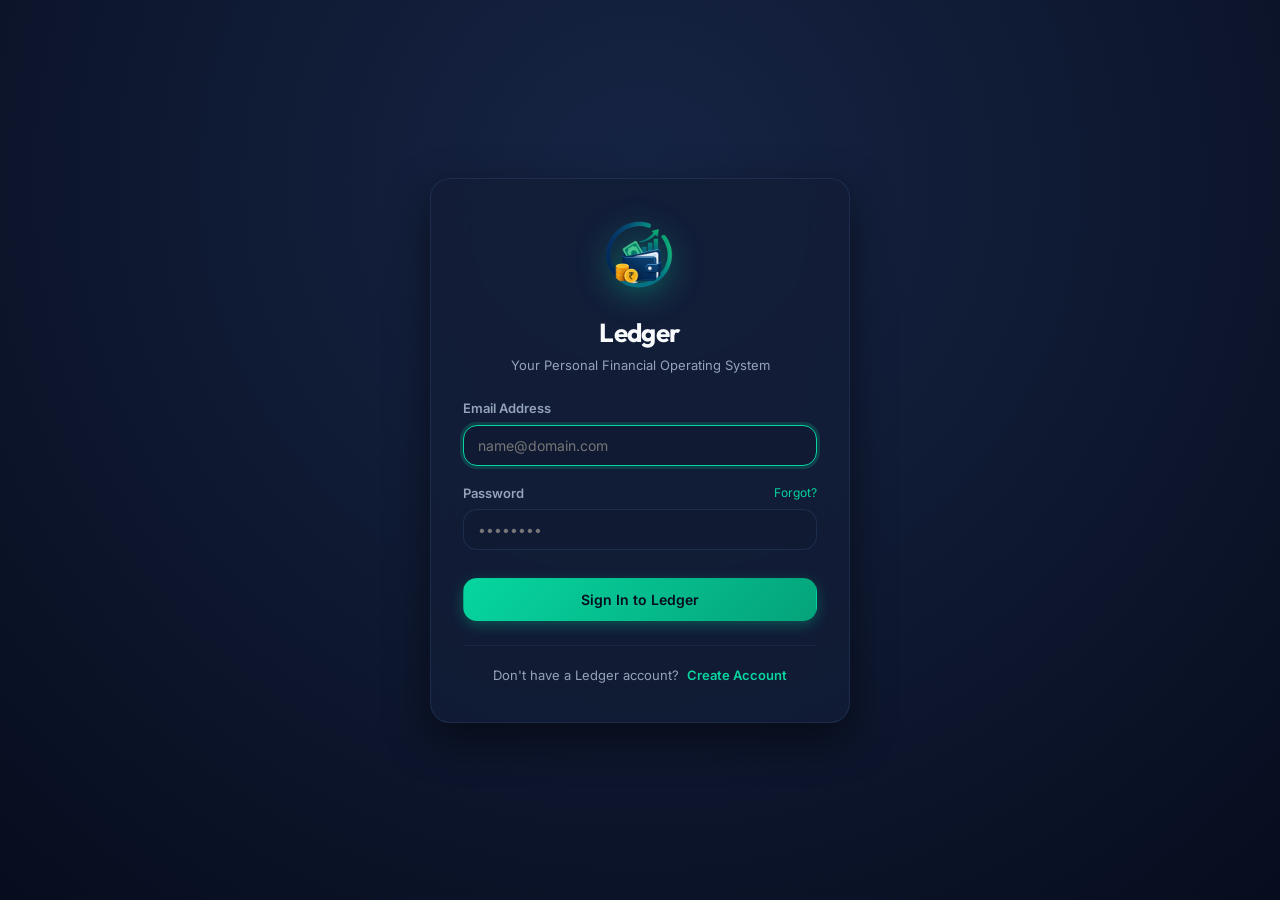
==== templates/login.html @ bc6158df "feat: initial release of Ledger - Personal Financial Operating System" ====
<!DOCTYPE html>
<html lang="en" data-theme="dark">
<head>
  <meta charset="UTF-8">
  <meta name="viewport" content="width=device-width, initial-scale=1.0">
  <title>Sign In - Ledger Financial OS</title>
  <link rel="icon" type="image/png" href="/static/icons/logo-32.png">
  <link rel="stylesheet" href="/static/css/ledger.css">
  <style>
    body {
      display: flex;
      align-items: center;
      justify-content: center;
      min-height: 100vh;
      background: radial-gradient(circle at 50% 20%, #162444, var(--brand-navy-deep));
      padding: 20px;
    }
    .auth-card {
      width: 100%;
      max-width: 420px;
      background: var(--brand-card);
      backdrop-filter: blur(20px);
      -webkit-backdrop-filter: blur(20px);
      border: 1px solid var(--brand-border);
      border-radius: var(--radius-lg);
      padding: 36px 32px;
      box-shadow: var(--shadow-lg);
      text-align: center;
    }
    .auth-logo {
      width: 76px;
      height: 76px;
      margin-bottom: 16px;
      filter: drop-shadow(0 6px 16px rgba(6, 214, 160, 0.4));
    }
  </style>
</head>
<body>

<div class="auth-card">
  <img src="/static/icons/logo-192.png" alt="Ledger Logo" class="auth-logo">
  <h1 style="font-size: 26px; margin-bottom: 4px;">Ledger</h1>
  <p style="font-size: 13px; color: var(--text-secondary); margin-bottom: 24px;">Your Personal Financial Operating System</p>

  <div id="auth-error" style="display:none; padding:10px; border-radius:var(--radius-sm); background:var(--brand-danger-bg); border:1px solid rgba(239,71,111,0.3); color:var(--brand-danger); font-size:12px; margin-bottom:16px;"></div>

  <form id="login-form" onsubmit="handleLogin(event)" style="text-align: left;">
    <div class="form-group">
      <label class="form-label">Email Address</label>
      <input type="email" id="email" class="form-control" placeholder="name@domain.com" required autofocus>
    </div>

    <div class="form-group">
      <div style="display:flex; justify-content:space-between; align-items:center;">
        <label class="form-label">Password</label>
        <a href="/reset-password" style="font-size:12px; color:var(--brand-teal); text-decoration:none;">Forgot?</a>
      </div>
      <input type="password" id="password" class="form-control" placeholder="••••••••" required>
    </div>

    <button type="submit" id="submit-btn" class="btn btn-primary" style="width: 100%; padding: 12px; font-size: 14px; margin-top: 10px;">
      Sign In to Ledger
    </button>
  </form>

  <div style="margin-top: 24px; padding-top: 20px; border-top: 1px solid var(--brand-border-subtle); font-size: 13px; color: var(--text-secondary);">
    Don't have a Ledger account?
    <a href="/register" style="color: var(--brand-teal); font-weight: 600; text-decoration: none; margin-left: 4px;">Create Account</a>
  </div>
</div>

<script src="/static/js/api.js"></script>
<script>
async function handleLogin(e) {
  e.preventDefault();
  const email = document.getElementById('email').value.trim();
  const password = document.getElementById('password').value;
  const errorBox = document.getElementById('auth-error');
  const btn = document.getElementById('submit-btn');

  errorBox.style.display = 'none';
  btn.disabled = true;
  btn.textContent = 'Signing in...';

  try {
    const res = await window.LedgerAPI.login(email, password);
    window.location.href = '/';
  } catch (err) {
    errorBox.textContent = err.message || 'Invalid email or password';
    errorBox.style.display = 'block';
    btn.disabled = false;
    btn.textContent = 'Sign In to Ledger';
  }
}
</script>

</body>
</html>
---- static/css/ledger.css ----
/* ==========================================================================
   LEDGER DESIGN SYSTEM - YOUR PERSONAL FINANCIAL OPERATING SYSTEM
   Vanilla CSS - Dark & Light Fintech Theme complementing the official Ledger Logo
   ========================================================================== */

@import url('https://fonts.googleapis.com/css2?family=Inter:wght@400;500;600;700&family=Outfit:wght@500;600;700;800&display=swap');

:root {
  /* Dark Theme (Default) */
  --font-heading: 'Outfit', -apple-system, BlinkMacSystemFont, 'Segoe UI', sans-serif;
  --font-body: 'Inter', -apple-system, BlinkMacSystemFont, 'Segoe UI', sans-serif;

  /* Brand Palette from Ledger Logo */
  --brand-navy-deep: #070D1E;
  --brand-navy: #0A1226;
  --brand-surface: #101B33;
  --brand-surface-elevated: #162444;
  --brand-card: rgba(18, 29, 54, 0.78);
  --brand-card-hover: rgba(24, 38, 70, 0.9);
  --brand-border: rgba(45, 68, 108, 0.45);
  --brand-border-subtle: rgba(45, 68, 108, 0.25);

  --brand-teal: #06D6A0;
  --brand-teal-light: #26E8B6;
  --brand-teal-dark: #05A37A;
  --brand-teal-glow: rgba(6, 214, 160, 0.18);

  --brand-cyan: #00F5D4;
  --brand-blue: #3A86FF;
  --brand-purple: #8338EC;
  --brand-coral: #FF70A6;
  --brand-amber: #FFD166;
  --brand-danger: #EF476F;
  --brand-danger-bg: rgba(239, 71, 111, 0.14);

  --text-primary: #F8FAFC;
  --text-secondary: #94A3B8;
  --text-muted: #64748B;
  --text-inverse: #0A1226;

  --shadow-sm: 0 2px 6px rgba(0, 0, 0, 0.25);
  --shadow-md: 0 8px 24px rgba(0, 0, 0, 0.35);
  --shadow-lg: 0 16px 40px rgba(0, 0, 0, 0.5);
  --shadow-glow: 0 0 24px rgba(6, 214, 160, 0.25);

  --radius-sm: 8px;
  --radius-md: 14px;
  --radius-lg: 20px;
  --radius-full: 9999px;

  --sidebar-width: 260px;
  --header-height: 72px;
  --mobile-nav-height: 64px;

  --transition-fast: 0.15s cubic-bezier(0.4, 0, 0.2, 1);
  --transition-normal: 0.25s cubic-bezier(0.4, 0, 0.2, 1);
}

/* Light Theme Variables */
[data-theme="light"] {
  --brand-navy-deep: #F1F5F9;
  --brand-navy: #FFFFFF;
  --brand-surface: #F8FAFC;
  --brand-surface-elevated: #FFFFFF;
  --brand-card: rgba(255, 255, 255, 0.95);
  --brand-card-hover: #FFFFFF;
  --brand-border: #E2E8F0;
  --brand-border-subtle: #EDF2F7;

  --brand-teal: #059669;
  --brand-teal-light: #10B981;
  --brand-teal-glow: rgba(5, 150, 105, 0.12);

  --text-primary: #0F172A;
  --text-secondary: #475569;
  --text-muted: #94A3B8;
  --text-inverse: #FFFFFF;

  --shadow-sm: 0 1px 3px rgba(0, 0, 0, 0.06);
  --shadow-md: 0 8px 20px rgba(0, 0, 0, 0.08);
  --shadow-lg: 0 16px 36px rgba(0, 0, 0, 0.1);
  --shadow-glow: 0 0 20px rgba(5, 150, 105, 0.15);
}

/* Reset & Base */
*, *::before, *::after {
  box-sizing: border-box;
  margin: 0;
  padding: 0;
}

body {
  font-family: var(--font-body);
  background-color: var(--brand-navy-deep);
  color: var(--text-primary);
  line-height: 1.5;
  min-height: 100vh;
  -webkit-font-smoothing: antialiased;
  overflow-x: hidden;
}

h1, h2, h3, h4, h5, h6 {
  font-family: var(--font-heading);
  font-weight: 700;
  letter-spacing: -0.02em;
  color: var(--text-primary);
}

/* Privacy Mode Masking */
body.privacy-active .privacy-mask {
  filter: blur(8px);
  user-select: none;
  cursor: default;
  transition: filter var(--transition-fast);
}

/* App Shell Layout */
.app-layout {
  display: flex;
  min-height: 100vh;
  position: relative;
}

/* Sidebar */
.app-sidebar {
  width: var(--sidebar-width);
  background: var(--brand-navy);
  border-right: 1px solid var(--brand-border);
  display: flex;
  flex-direction: column;
  position: fixed;
  top: 0;
  bottom: 0;
  left: 0;
  z-index: 40;
  padding: 24px 18px;
  transition: transform var(--transition-normal);
}

.brand-header {
  display: flex;
  align-items: center;
  gap: 12px;
  padding-bottom: 24px;
  border-bottom: 1px solid var(--brand-border-subtle);
  margin-bottom: 20px;
  text-decoration: none;
}

.brand-logo-img {
  width: 42px;
  height: 42px;
  object-fit: contain;
  filter: drop-shadow(0 4px 10px rgba(6, 214, 160, 0.35));
}

.brand-wordmark-container {
  display: flex;
  flex-direction: column;
}

.brand-wordmark {
  font-family: var(--font-heading);
  font-size: 22px;
  font-weight: 800;
  letter-spacing: -0.03em;
  color: var(--text-primary);
  display: flex;
  align-items: center;
  gap: 6px;
}

.brand-wordmark-accent {
  color: var(--brand-teal);
}

.brand-tagline {
  font-size: 11px;
  font-weight: 500;
  color: var(--text-muted);
  text-transform: uppercase;
  letter-spacing: 0.08em;
}

/* Sidebar Navigation */
.nav-section {
  display: flex;
  flex-direction: column;
  gap: 4px;
  flex: 1;
  overflow-y: auto;
}

.nav-link {
  display: flex;
  align-items: center;
  gap: 12px;
  padding: 10px 14px;
  border-radius: var(--radius-md);
  color: var(--text-secondary);
  text-decoration: none;
  font-size: 14px;
  font-weight: 500;
  transition: all var(--transition-fast);
  cursor: pointer;
}

.nav-link:hover {
  color: var(--text-primary);
  background: var(--brand-surface-elevated);
}

.nav-link.active {
  color: var(--brand-teal);
  background: var(--brand-teal-glow);
  font-weight: 600;
  border: 1px solid rgba(6, 214, 160, 0.25);
}

.nav-icon {
  width: 20px;
  height: 20px;
  display: flex;
  align-items: center;
  justify-content: center;
  flex-shrink: 0;
}

.nav-icon svg {
  width: 18px;
  height: 18px;
  stroke-width: 2;
  stroke: currentColor;
  fill: none;
}

/* Sidebar Footer */
.sidebar-footer {
  padding-top: 16px;
  border-top: 1px solid var(--brand-border-subtle);
  display: flex;
  flex-direction: column;
  gap: 10px;
}

.user-snippet {
  display: flex;
  align-items: center;
  gap: 10px;
  padding: 8px 10px;
  border-radius: var(--radius-md);
  background: var(--brand-surface);
}

.user-avatar {
  width: 34px;
  height: 34px;
  border-radius: var(--radius-full);
  background: linear-gradient(135deg, var(--brand-teal), var(--brand-blue));
  display: flex;
  align-items: center;
  justify-content: center;
  font-weight: 700;
  font-size: 14px;
  color: #070D1E;
}

.user-info {
  display: flex;
  flex-direction: column;
  overflow: hidden;
}

.user-name {
  font-size: 13px;
  font-weight: 600;
  color: var(--text-primary);
  white-space: nowrap;
  text-overflow: ellipsis;
  overflow: hidden;
}

.user-email {
  font-size: 11px;
  color: var(--text-muted);
  white-space: nowrap;
  text-overflow: ellipsis;
  overflow: hidden;
}

/* Main Content Area */
.app-main {
  margin-left: var(--sidebar-width);
  flex: 1;
  display: flex;
  flex-direction: column;
  min-height: 100vh;
}

/* Top App Header */
.app-header {
  height: var(--header-height);
  background: rgba(10, 18, 38, 0.7);
  backdrop-filter: blur(16px);
  -webkit-backdrop-filter: blur(16px);
  border-bottom: 1px solid var(--brand-border);
  position: sticky;
  top: 0;
  z-index: 30;
  display: flex;
  align-items: center;
  justify-content: space-between;
  padding: 0 32px;
}

.header-left {
  display: flex;
  align-items: center;
  gap: 20px;
}

.mobile-menu-trigger {
  display: none;
  background: none;
  border: none;
  color: var(--text-primary);
  cursor: pointer;
  padding: 6px;
}

.global-search-container {
  position: relative;
  width: 340px;
}

.global-search-input {
  width: 100%;
  padding: 10px 14px 10px 38px;
  background: var(--brand-surface);
  border: 1px solid var(--brand-border);
  border-radius: var(--radius-full);
  color: var(--text-primary);
  font-size: 13px;
  outline: none;
  transition: all var(--transition-fast);
}

.global-search-input:focus {
  border-color: var(--brand-teal);
  box-shadow: 0 0 0 3px var(--brand-teal-glow);
}

.global-search-icon {
  position: absolute;
  left: 14px;
  top: 50%;
  transform: translateY(-50%);
  color: var(--text-muted);
  pointer-events: none;
}

.header-actions {
  display: flex;
  align-items: center;
  gap: 12px;
}

/* Buttons */
.btn {
  display: inline-flex;
  align-items: center;
  justify-content: center;
  gap: 8px;
  padding: 9px 18px;
  border-radius: var(--radius-md);
  font-family: var(--font-body);
  font-size: 13px;
  font-weight: 600;
  border: 1px solid transparent;
  cursor: pointer;
  text-decoration: none;
  transition: all var(--transition-fast);
}

.btn-primary {
  background: linear-gradient(135deg, var(--brand-teal), var(--brand-teal-dark));
  color: #070D1E;
  box-shadow: 0 4px 14px rgba(6, 214, 160, 0.3);
}

.btn-primary:hover {
  box-shadow: 0 6px 20px rgba(6, 214, 160, 0.45);
  transform: translateY(-1px);
}

.btn-secondary {
  background: var(--brand-surface-elevated);
  color: var(--text-primary);
  border-color: var(--brand-border);
}

.btn-secondary:hover {
  background: rgba(45, 68, 108, 0.35);
  border-color: var(--text-muted);
}

.btn-icon {
  padding: 9px;
  border-radius: var(--radius-md);
  background: var(--brand-surface);
  color: var(--text-secondary);
  border: 1px solid var(--brand-border);
}

.btn-icon:hover {
  color: var(--text-primary);
  background: var(--brand-surface-elevated);
}

.btn-icon.active {
  color: var(--brand-teal);
  background: var(--brand-teal-glow);
  border-color: var(--brand-teal);
}

/* Page Container */
.page-container {
  padding: 32px;
  max-width: 1400px;
  width: 100%;
  margin: 0 auto;
}

/* Cards & Layout */
.card {
  background: var(--brand-card);
  backdrop-filter: blur(12px);
  -webkit-backdrop-filter: blur(12px);
  border: 1px solid var(--brand-border);
  border-radius: var(--radius-lg);
  padding: 24px;
  box-shadow: var(--shadow-sm);
  transition: all var(--transition-fast);
}

.card:hover {
  border-color: rgba(6, 214, 160, 0.3);
}

.grid-cols-4 {
  display: grid;
  grid-template-columns: repeat(4, 1fr);
  gap: 20px;
}

.grid-cols-3 {
  display: grid;
  grid-template-columns: repeat(3, 1fr);
  gap: 20px;
}

.grid-cols-2 {
  display: grid;
  grid-template-columns: repeat(2, 1fr);
  gap: 20px;
}

/* Metric Card */
.metric-card {
  display: flex;
  flex-direction: column;
  gap: 8px;
}

.metric-label {
  font-size: 12px;
  font-weight: 600;
  text-transform: uppercase;
  letter-spacing: 0.05em;
  color: var(--text-secondary);
  display: flex;
  align-items: center;
  justify-content: space-between;
}

.metric-value {
  font-family: var(--font-heading);
  font-size: 28px;
  font-weight: 700;
  color: var(--text-primary);
}

.metric-trend {
  display: inline-flex;
  align-items: center;
  gap: 4px;
  font-size: 12px;
  font-weight: 600;
}

.trend-up { color: var(--brand-teal); }
.trend-down { color: var(--brand-danger); }
.trend-neutral { color: var(--text-muted); }

/* Badges */
.badge {
  display: inline-flex;
  align-items: center;
  gap: 5px;
  padding: 3px 9px;
  border-radius: var(--radius-full);
  font-size: 11px;
  font-weight: 600;
  text-transform: uppercase;
  letter-spacing: 0.04em;
}

.badge-success {
  background: rgba(6, 214, 160, 0.15);
  color: var(--brand-teal);
  border: 1px solid rgba(6, 214, 160, 0.3);
}

.badge-warning {
  background: rgba(255, 209, 102, 0.15);
  color: var(--brand-amber);
  border: 1px solid rgba(255, 209, 102, 0.3);
}

.badge-danger {
  background: rgba(239, 71, 111, 0.15);
  color: var(--brand-danger);
  border: 1px solid rgba(239, 71, 111, 0.3);
}

.badge-info {
  background: rgba(58, 134, 255, 0.15);
  color: var(--brand-blue);
  border: 1px solid rgba(58, 134, 255, 0.3);
}

/* Modals */
.modal-overlay {
  position: fixed;
  top: 0;
  left: 0;
  right: 0;
  bottom: 0;
  background: rgba(7, 13, 30, 0.82);
  backdrop-filter: blur(8px);
  -webkit-backdrop-filter: blur(8px);
  z-index: 100;
  display: flex;
  align-items: center;
  justify-content: center;
  padding: 20px;
  animation: fadeIn 0.2s ease-out;
}

.modal-content {
  background: var(--brand-navy);
  border: 1px solid var(--brand-border);
  border-radius: var(--radius-lg);
  max-width: 580px;
  width: 100%;
  max-height: 90vh;
  overflow-y: auto;
  box-shadow: var(--shadow-lg);
  animation: slideUp 0.25s cubic-bezier(0.16, 1, 0.3, 1);
}

.modal-header {
  padding: 20px 24px;
  border-bottom: 1px solid var(--brand-border);
  display: flex;
  align-items: center;
  justify-content: space-between;
}

.modal-title {
  font-size: 18px;
  font-weight: 700;
}

.modal-close {
  background: none;
  border: none;
  color: var(--text-muted);
  cursor: pointer;
  padding: 4px;
  border-radius: var(--radius-sm);
}

.modal-close:hover {
  color: var(--text-primary);
}

.modal-body {
  padding: 24px;
}

.modal-footer {
  padding: 16px 24px;
  border-top: 1px solid var(--brand-border);
  display: flex;
  align-items: center;
  justify-content: flex-end;
  gap: 12px;
}

/* Form Controls */
.form-group {
  margin-bottom: 18px;
  display: flex;
  flex-direction: column;
  gap: 6px;
}

.form-label {
  font-size: 13px;
  font-weight: 600;
  color: var(--text-secondary);
}

.form-control {
  width: 100%;
  padding: 11px 14px;
  background: var(--brand-surface);
  border: 1px solid var(--brand-border);
  border-radius: var(--radius-md);
  color: var(--text-primary);
  font-size: 14px;
  font-family: var(--font-body);
  outline: none;
  transition: border-color var(--transition-fast);
}

.form-control:focus {
  border-color: var(--brand-teal);
  box-shadow: 0 0 0 3px var(--brand-teal-glow);
}

/* Empty States */
.empty-state {
  display: flex;
  flex-direction: column;
  align-items: center;
  justify-content: center;
  text-align: center;
  padding: 48px 24px;
  background: var(--brand-surface);
  border: 1px dashed var(--brand-border);
  border-radius: var(--radius-lg);
}

.empty-state-logo {
  width: 68px;
  height: 68px;
  margin-bottom: 16px;
  opacity: 0.9;
  filter: drop-shadow(0 6px 14px rgba(6, 214, 160, 0.3));
}

.empty-state-title {
  font-size: 18px;
  font-weight: 700;
  margin-bottom: 6px;
  color: var(--text-primary);
}

.empty-state-desc {
  font-size: 13px;
  color: var(--text-secondary);
  max-width: 380px;
  margin-bottom: 20px;
  line-height: 1.5;
}

/* Mobile Bottom Navigation */
.mobile-bottom-nav {
  display: none;
  position: fixed;
  bottom: 0;
  left: 0;
  right: 0;
  height: var(--mobile-nav-height);
  background: rgba(10, 18, 38, 0.95);
  backdrop-filter: blur(16px);
  -webkit-backdrop-filter: blur(16px);
  border-top: 1px solid var(--brand-border);
  z-index: 50;
  justify-content: space-around;
  align-items: center;
  padding: 0 10px;
}

.mobile-nav-item {
  display: flex;
  flex-direction: column;
  align-items: center;
  gap: 4px;
  color: var(--text-muted);
  text-decoration: none;
  font-size: 10px;
  font-weight: 600;
  padding: 6px 12px;
  border-radius: var(--radius-sm);
  transition: color var(--transition-fast);
}

.mobile-nav-item.active {
  color: var(--brand-teal);
}

/* Floating Quick-Add Button (Mobile) */
.mobile-fab {
  display: none;
  position: fixed;
  right: 20px;
  bottom: calc(var(--mobile-nav-height) + 16px);
  width: 52px;
  height: 52px;
  border-radius: var(--radius-full);
  background: linear-gradient(135deg, var(--brand-teal), var(--brand-teal-dark));
  color: #070D1E;
  align-items: center;
  justify-content: center;
  box-shadow: 0 8px 24px rgba(6, 214, 160, 0.45);
  border: none;
  cursor: pointer;
  z-index: 60;
  transition: transform var(--transition-fast);
}

.mobile-fab:active {
  transform: scale(0.92);
}

/* Animations */
@keyframes fadeIn {
  from { opacity: 0; }
  to { opacity: 1; }
}

@keyframes slideUp {
  from { opacity: 0; transform: translateY(16px); }
  to { opacity: 1; transform: translateY(0); }
}

/* Responsive Media Queries */
@media (max-width: 1023px) {
  .app-sidebar {
    transform: translateX(-100%);
  }

  .app-sidebar.open {
    transform: translateX(0);
    box-shadow: var(--shadow-lg);
  }

  .app-main {
    margin-left: 0;
    padding-bottom: calc(var(--mobile-nav-height) + 20px);
  }

  .mobile-menu-trigger {
    display: block;
  }

  .mobile-bottom-nav {
    display: flex;
  }

  .mobile-fab {
    display: flex;
  }

  .global-search-container {
    width: 220px;
  }

  .page-container {
    padding: 20px 16px;
  }

  .grid-cols-4 {
    grid-template-columns: repeat(2, 1fr);
  }

  .grid-cols-3, .grid-cols-2 {
    grid-template-columns: 1fr;
  }
}

@media (max-width: 640px) {
  .grid-cols-4 {
    grid-template-columns: 1fr;
  }

  .global-search-container {
    display: none;
  }

  .app-header {
    padding: 0 16px;
  }
}
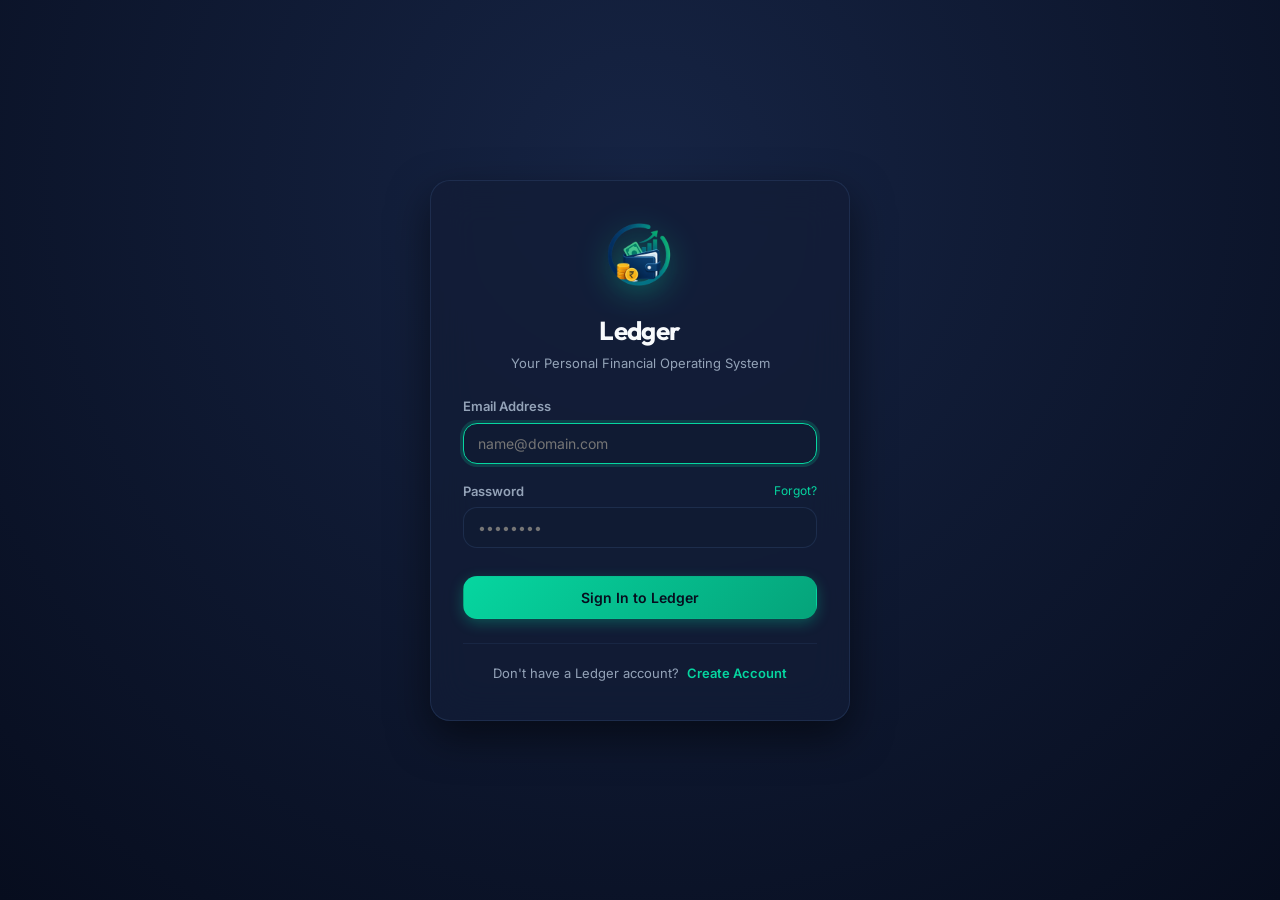
==== commit c2854021: "feat: add PWA manifest, viewport-fit, and mobile styles to auth views" ====
--- a/templates/login.html
+++ b/templates/login.html
@@ -2,9 +2,13 @@
 <html lang="en" data-theme="dark">
 <head>
   <meta charset="UTF-8">
-  <meta name="viewport" content="width=device-width, initial-scale=1.0">
+  <meta name="viewport" content="width=device-width, initial-scale=1.0, viewport-fit=cover">
+  <meta name="theme-color" content="#070D1E">
+  <meta name="apple-mobile-web-app-capable" content="yes">
+  <meta name="apple-mobile-web-app-status-bar-style" content="black-translucent">
   <title>Sign In - Ledger Financial OS</title>
   <link rel="icon" type="image/png" href="/static/icons/logo-32.png">
+  <link rel="manifest" href="/static/manifest.json">
   <link rel="stylesheet" href="/static/css/ledger.css">
   <style>
     body {
@@ -12,6 +16,7 @@
       align-items: center;
       justify-content: center;
       min-height: 100vh;
+      min-height: 100dvh;
       background: radial-gradient(circle at 50% 20%, #162444, var(--brand-navy-deep));
       padding: 20px;
     }
@@ -28,10 +33,19 @@
       text-align: center;
     }
     .auth-logo {
-      width: 76px;
-      height: 76px;
+      width: 72px;
+      height: 72px;
       margin-bottom: 16px;
       filter: drop-shadow(0 6px 16px rgba(6, 214, 160, 0.4));
+    }
+    @media (max-width: 480px) {
+      body {
+        padding: 16px 12px;
+      }
+      .auth-card {
+        padding: 24px 18px;
+        border-radius: var(--radius-md);
+      }
     }
   </style>
 </head>
--- a/static/css/ledger.css
+++ b/static/css/ledger.css
@@ -50,7 +50,10 @@
 
   --sidebar-width: 260px;
   --header-height: 72px;
-  --mobile-nav-height: 64px;
+  --mobile-header-height: 56px;
+  --mobile-nav-height: 62px;
+  --safe-area-top: env(safe-area-inset-top, 0px);
+  --safe-area-bottom: env(safe-area-inset-bottom, 0px);
 
   --transition-fast: 0.15s cubic-bezier(0.4, 0, 0.2, 1);
   --transition-normal: 0.25s cubic-bezier(0.4, 0, 0.2, 1);
@@ -676,64 +679,132 @@
   line-height: 1.5;
 }
 
-/* Mobile Bottom Navigation */
+/* ==========================================================================
+   MOBILE-FIRST NAVIGATION & BOTTOM SHEET SYSTEM
+   ========================================================================== */
+
+/* Mobile Bottom Navigation (5 Primary Sections) */
 .mobile-bottom-nav {
   display: none;
   position: fixed;
   bottom: 0;
   left: 0;
   right: 0;
-  height: var(--mobile-nav-height);
-  background: rgba(10, 18, 38, 0.95);
-  backdrop-filter: blur(16px);
-  -webkit-backdrop-filter: blur(16px);
+  height: calc(var(--mobile-nav-height) + var(--safe-area-bottom));
+  background: rgba(10, 18, 38, 0.96);
+  backdrop-filter: blur(20px);
+  -webkit-backdrop-filter: blur(20px);
   border-top: 1px solid var(--brand-border);
-  z-index: 50;
+  z-index: 100;
   justify-content: space-around;
-  align-items: center;
-  padding: 0 10px;
+  align-items: flex-start;
+  padding: 6px 8px var(--safe-area-bottom) 8px;
+  box-shadow: 0 -4px 20px rgba(0, 0, 0, 0.4);
 }
 
 .mobile-nav-item {
   display: flex;
   flex-direction: column;
   align-items: center;
-  gap: 4px;
+  justify-content: center;
+  gap: 3px;
   color: var(--text-muted);
   text-decoration: none;
-  font-size: 10px;
+  font-size: 11px;
   font-weight: 600;
-  padding: 6px 12px;
+  padding: 6px 8px;
+  min-width: 54px;
   border-radius: var(--radius-sm);
-  transition: color var(--transition-fast);
+  transition: all var(--transition-fast);
+  -webkit-tap-highlight-color: transparent;
+}
+
+.mobile-nav-item svg {
+  width: 20px;
+  height: 20px;
+  stroke: currentColor;
+  stroke-width: 2;
+  fill: none;
+  transition: transform var(--transition-fast);
+}
+
+/* Visibility Utilities */
+.mobile-only { display: none !important; }
+.desktop-only { display: block !important; }
+
+@media (max-width: 767px) {
+  .mobile-only { display: block !important; }
+  .desktop-only { display: none !important; }
+}
+
+.mobile-nav-item:active svg {
+  transform: scale(0.9);
 }
 
 .mobile-nav-item.active {
   color: var(--brand-teal);
 }
 
-/* Floating Quick-Add Button (Mobile) */
-.mobile-fab {
+/* Prominent Central Add Button */
+.mobile-nav-add-wrap {
+  display: flex;
+  flex-direction: column;
+  align-items: center;
+  margin-top: -16px;
+  text-decoration: none;
+  -webkit-tap-highlight-color: transparent;
+}
+
+.mobile-nav-add-btn {
+  width: 48px;
+  height: 48px;
+  border-radius: var(--radius-full);
+  background: linear-gradient(135deg, var(--brand-teal), #00F5D4);
+  color: #070D1E;
+  display: flex;
+  align-items: center;
+  justify-content: center;
+  box-shadow: 0 4px 18px rgba(6, 214, 160, 0.45);
+  border: 3px solid var(--brand-navy-deep);
+  cursor: pointer;
+  transition: transform var(--transition-fast), box-shadow var(--transition-fast);
+}
+
+.mobile-nav-add-btn svg {
+  width: 24px;
+  height: 24px;
+  stroke: #070D1E;
+  stroke-width: 2.5;
+}
+
+.mobile-nav-add-btn:active {
+  transform: scale(0.92);
+  box-shadow: 0 2px 8px rgba(6, 214, 160, 0.3);
+}
+
+.mobile-nav-add-label {
+  font-size: 10px;
+  font-weight: 700;
+  color: var(--text-muted);
+  margin-top: 2px;
+}
+
+/* Mobile Header View Title */
+.mobile-header-title-bar {
   display: none;
-  position: fixed;
-  right: 20px;
-  bottom: calc(var(--mobile-nav-height) + 16px);
-  width: 52px;
-  height: 52px;
-  border-radius: var(--radius-full);
-  background: linear-gradient(135deg, var(--brand-teal), var(--brand-teal-dark));
-  color: #070D1E;
-  align-items: center;
-  justify-content: center;
-  box-shadow: 0 8px 24px rgba(6, 214, 160, 0.45);
-  border: none;
-  cursor: pointer;
-  z-index: 60;
-  transition: transform var(--transition-fast);
-}
-
-.mobile-fab:active {
-  transform: scale(0.92);
+  align-items: center;
+  gap: 10px;
+  flex: 1;
+  overflow: hidden;
+}
+
+.mobile-header-title {
+  font-size: 16px;
+  font-weight: 700;
+  color: var(--text-primary);
+  white-space: nowrap;
+  overflow: hidden;
+  text-overflow: ellipsis;
 }
 
 /* Animations */
@@ -747,10 +818,20 @@
   to { opacity: 1; transform: translateY(0); }
 }
 
-/* Responsive Media Queries */
+@keyframes slideUpBottom {
+  from { transform: translateY(100%); }
+  to { transform: translateY(0); }
+}
+
+/* ==========================================================================
+   RESPONSIVE BREAKPOINTS (MOBILE-FIRST SCALE)
+   ========================================================================== */
+
+/* Tablet & Mobile (< 1024px) */
 @media (max-width: 1023px) {
   .app-sidebar {
     transform: translateX(-100%);
+    box-shadow: none;
   }
 
   .app-sidebar.open {
@@ -760,23 +841,23 @@
 
   .app-main {
     margin-left: 0;
-    padding-bottom: calc(var(--mobile-nav-height) + 20px);
+    padding-bottom: calc(var(--mobile-nav-height) + var(--safe-area-bottom) + 24px);
   }
 
   .mobile-menu-trigger {
-    display: block;
+    display: flex;
+    align-items: center;
+    justify-content: center;
+    width: 40px;
+    height: 40px;
   }
 
   .mobile-bottom-nav {
     display: flex;
   }
 
-  .mobile-fab {
-    display: flex;
-  }
-
   .global-search-container {
-    width: 220px;
+    width: 200px;
   }
 
   .page-container {
@@ -792,16 +873,127 @@
   }
 }
 
-@media (max-width: 640px) {
-  .grid-cols-4 {
-    grid-template-columns: 1fr;
+/* Mobile Standard (< 768px) */
+@media (max-width: 767px) {
+  :root {
+    --header-height: 58px;
+  }
+
+  .app-header {
+    height: calc(var(--mobile-header-height) + var(--safe-area-top));
+    padding: var(--safe-area-top) 14px 0 14px;
+    background: rgba(10, 18, 38, 0.95);
+  }
+
+  .mobile-header-title-bar {
+    display: flex;
   }
 
   .global-search-container {
     display: none;
   }
 
-  .app-header {
-    padding: 0 16px;
-  }
-}
+  .mobile-search-btn {
+    display: flex !important;
+  }
+
+  .desktop-add-btn {
+    display: none !important;
+  }
+
+  .page-container {
+    padding: 16px 12px;
+  }
+
+  /* Modal to Bottom Sheet Conversion */
+  .modal-overlay {
+    align-items: flex-end;
+    padding: 0;
+  }
+
+  .modal-content {
+    width: 100% !important;
+    max-width: 100% !important;
+    border-radius: 22px 22px 0 0 !important;
+    max-height: 92vh !important;
+    max-height: 92dvh !important;
+    margin: 0 !important;
+    border-bottom: none !important;
+    animation: slideUpBottom 0.25s cubic-bezier(0.16, 1, 0.3, 1) !important;
+    padding-bottom: calc(16px + var(--safe-area-bottom)) !important;
+  }
+
+  .modal-drag-handle {
+    width: 42px;
+    height: 5px;
+    background: var(--brand-border);
+    border-radius: var(--radius-full);
+    margin: 6px auto 14px auto;
+    display: block;
+  }
+
+  /* Responsive Form Touch Ergonomics */
+  .form-control, select.form-control {
+    font-size: 16px; /* Prevents auto-zoom in Safari iOS */
+    padding: 12px 14px;
+    min-height: 46px;
+  }
+
+  .btn {
+    min-height: 44px;
+    padding: 10px 16px;
+    font-size: 13px;
+  }
+
+  /* Cards Padding on Mobile */
+  .card {
+    padding: 16px 14px;
+    border-radius: var(--radius-md);
+  }
+}
+
+/* Small Mobile (< 480px) */
+@media (max-width: 479px) {
+  .grid-cols-4, .grid-cols-2 {
+    grid-template-columns: 1fr;
+  }
+
+  .page-container {
+    padding: 12px 10px;
+  }
+
+  .card {
+    padding: 14px 12px;
+  }
+
+  .stat-card-value {
+    font-size: 22px;
+  }
+}
+
+/* Extra Small Phones (< 360px) */
+@media (max-width: 359px) {
+  .mobile-bottom-nav {
+    padding: 4px 4px var(--safe-area-bottom) 4px;
+  }
+
+  .mobile-nav-item {
+    font-size: 10px;
+    padding: 4px 6px;
+    min-width: 48px;
+  }
+
+  .mobile-nav-add-btn {
+    width: 44px;
+    height: 44px;
+  }
+
+  .stat-card-value {
+    font-size: 20px;
+  }
+
+  .page-container {
+    padding: 10px 8px;
+  }
+}
+
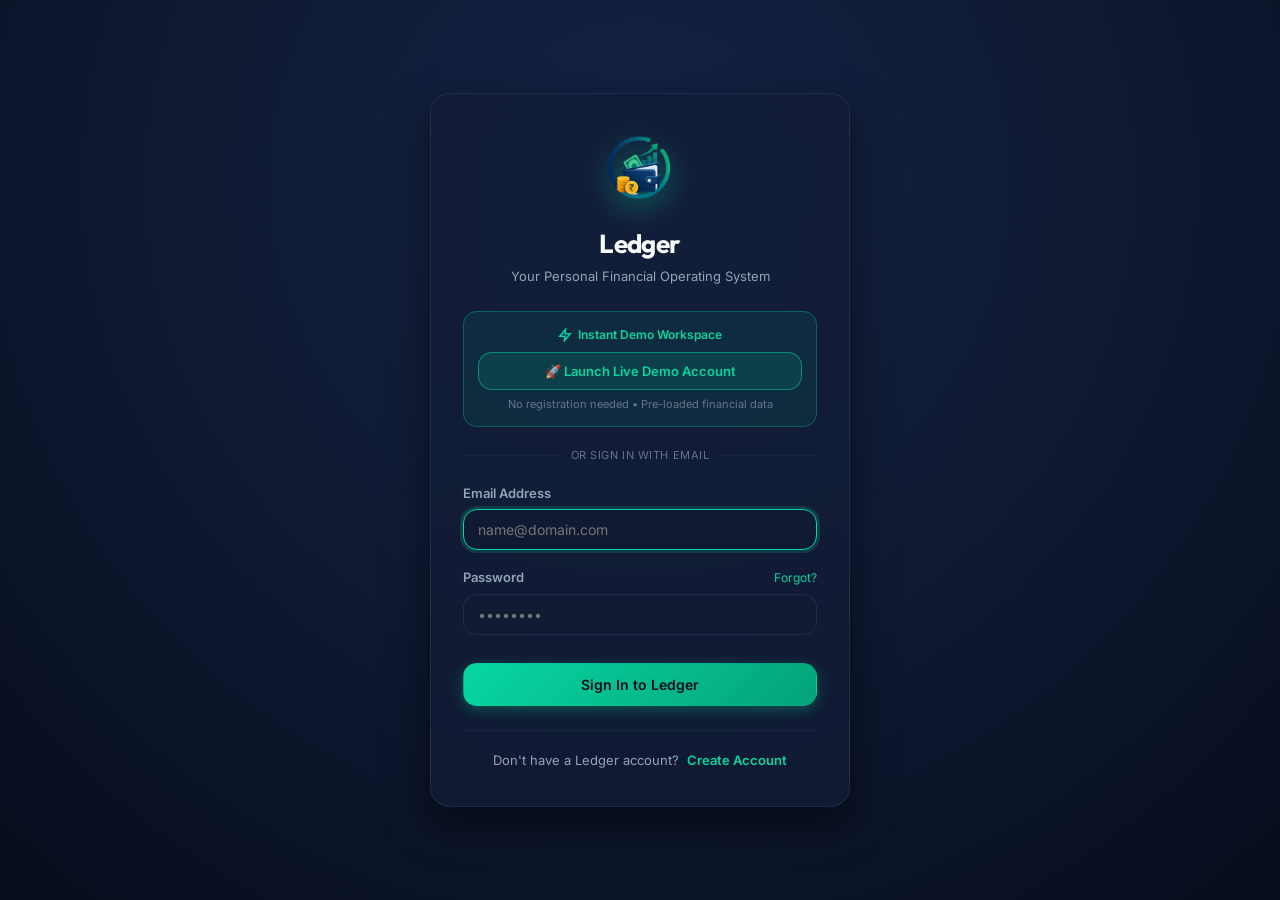
==== commit 23dbb7fc: "Fix session restoration lock: eliminate /login redirect loop, add splash watchdog timeout, and add 1" ====
--- a/templates/login.html
+++ b/templates/login.html
@@ -58,6 +58,24 @@
 
   <div id="auth-error" style="display:none; padding:10px; border-radius:var(--radius-sm); background:var(--brand-danger-bg); border:1px solid rgba(239,71,111,0.3); color:var(--brand-danger); font-size:12px; margin-bottom:16px;"></div>
 
+  <!-- 1-Click Instant Demo Access -->
+  <div style="background:rgba(6,214,160,0.08); border:1px solid rgba(6,214,160,0.3); border-radius:var(--radius-md); padding:14px; margin-bottom:20px; text-align:center;">
+    <div style="font-size:12px; font-weight:600; color:var(--brand-teal); margin-bottom:8px; display:flex; align-items:center; justify-content:center; gap:6px;">
+      <svg width="14" height="14" viewBox="0 0 24 24" fill="none" stroke="currentColor" stroke-width="2.5"><polygon points="13 2 3 14 12 14 11 22 21 10 12 10 13 2"/></svg>
+      <span>Instant Demo Workspace</span>
+    </div>
+    <button type="button" id="demo-btn" onclick="handleDemoLogin()" class="btn btn-secondary" style="width:100%; padding:10px; font-size:13px; font-weight:600; border-color:rgba(6,214,160,0.5); color:var(--brand-teal); background:rgba(6,214,160,0.12);">
+      🚀 Launch Live Demo Account
+    </button>
+    <div style="font-size:11px; color:var(--text-muted); margin-top:6px;">No registration needed • Pre-loaded financial data</div>
+  </div>
+
+  <div style="display:flex; align-items:center; gap:12px; margin-bottom:20px;">
+    <div style="flex:1; height:1px; background:var(--brand-border-subtle);"></div>
+    <span style="font-size:11px; text-transform:uppercase; letter-spacing:0.05em; color:var(--text-muted);">Or sign in with email</span>
+    <div style="flex:1; height:1px; background:var(--brand-border-subtle);"></div>
+  </div>
+
   <form id="login-form" onsubmit="handleLogin(event)" style="text-align: left;">
     <div class="form-group">
       <label class="form-label">Email Address</label>
@@ -85,6 +103,68 @@
 
 <script src="/static/js/api.js"></script>
 <script>
+// Check for valid existing persistent session before showing login form
+(async function checkExistingSession() {
+  const token = window.LedgerAPI.getToken();
+  if (token) {
+    const card = document.querySelector('.auth-card');
+    if (card) card.style.display = 'none';
+
+    let splash = document.createElement('div');
+    splash.id = 'auth-splash-loader';
+    splash.style.cssText = 'display:flex; flex-direction:column; align-items:center; justify-content:center; gap:16px; min-height:300px;';
+    splash.innerHTML = `
+      <img src="/static/icons/logo-192.png" alt="Ledger" style="width:72px; height:72px; filter:drop-shadow(0 0 20px rgba(6,214,160,0.4));">
+      <div style="font-size:18px; font-weight:700; color:#F8FAFC; letter-spacing:-0.02em;">Ledger</div>
+      <div style="font-size:12px; color:#94A3B8; display:flex; align-items:center; gap:8px;">
+        <div class="spinner" style="width:14px; height:14px; border-width:2px; margin:0;"></div>
+        <span>Restoring your session...</span>
+      </div>
+    `;
+    document.body.appendChild(splash);
+
+    // Watchdog to prevent getting stuck
+    const watchdog = setTimeout(() => {
+      splash.remove();
+      if (card) card.style.display = 'block';
+    }, 2500);
+
+    try {
+      const authRes = await window.LedgerAuth.checkSession();
+      clearTimeout(watchdog);
+      if (authRes.authenticated) {
+        window.location.replace('/#dashboard');
+        return;
+      }
+    } catch (e) {
+      clearTimeout(watchdog);
+    }
+
+    splash.remove();
+    if (card) card.style.display = 'block';
+  }
+})();
+
+async function handleDemoLogin() {
+  const btn = document.getElementById('demo-btn');
+  const errorBox = document.getElementById('auth-error');
+  errorBox.style.display = 'none';
+  if (btn) {
+    btn.disabled = true;
+    btn.textContent = 'Launching Demo Environment...';
+  }
+  try {
+    await window.LedgerAuth.demoLogin();
+    window.location.replace('/#dashboard');
+  } catch (err) {
+    // Fall back to credential login
+    document.getElementById('email').value = 'live_verifier@ledger.finance';
+    document.getElementById('password').value = 'SecurePassword123!';
+    const form = document.getElementById('login-form');
+    form.dispatchEvent(new Event('submit', { cancelable: true, bubbles: true }));
+  }
+}
+
 async function handleLogin(e) {
   e.preventDefault();
   const email = document.getElementById('email').value.trim();
@@ -92,13 +172,35 @@
   const errorBox = document.getElementById('auth-error');
   const btn = document.getElementById('submit-btn');
 
+  if (!email || !password) {
+    errorBox.textContent = 'Please enter both your email address and password';
+    errorBox.style.display = 'block';
+    return;
+  }
+
   errorBox.style.display = 'none';
   btn.disabled = true;
-  btn.textContent = 'Signing in...';
+  btn.textContent = 'Signing you in...';
 
   try {
-    const res = await window.LedgerAPI.login(email, password);
-    window.location.href = '/';
+    // 1. Send authentication request & verify credentials
+    await window.LedgerAuth.login(email, password);
+
+    // 2. Transition loading state
+    btn.textContent = 'Loading Ledger...';
+
+    // 3. Pre-warm financial data
+    try {
+      await Promise.all([
+        window.LedgerAPI.getOverview().catch(() => null),
+        window.LedgerAPI.getHealth().catch(() => null)
+      ]);
+    } catch (e) {
+      // Non-blocking pre-warm
+    }
+
+    // 4. Open the main Dashboard directly
+    window.location.replace('/#dashboard');
   } catch (err) {
     errorBox.textContent = err.message || 'Invalid email or password';
     errorBox.style.display = 'block';
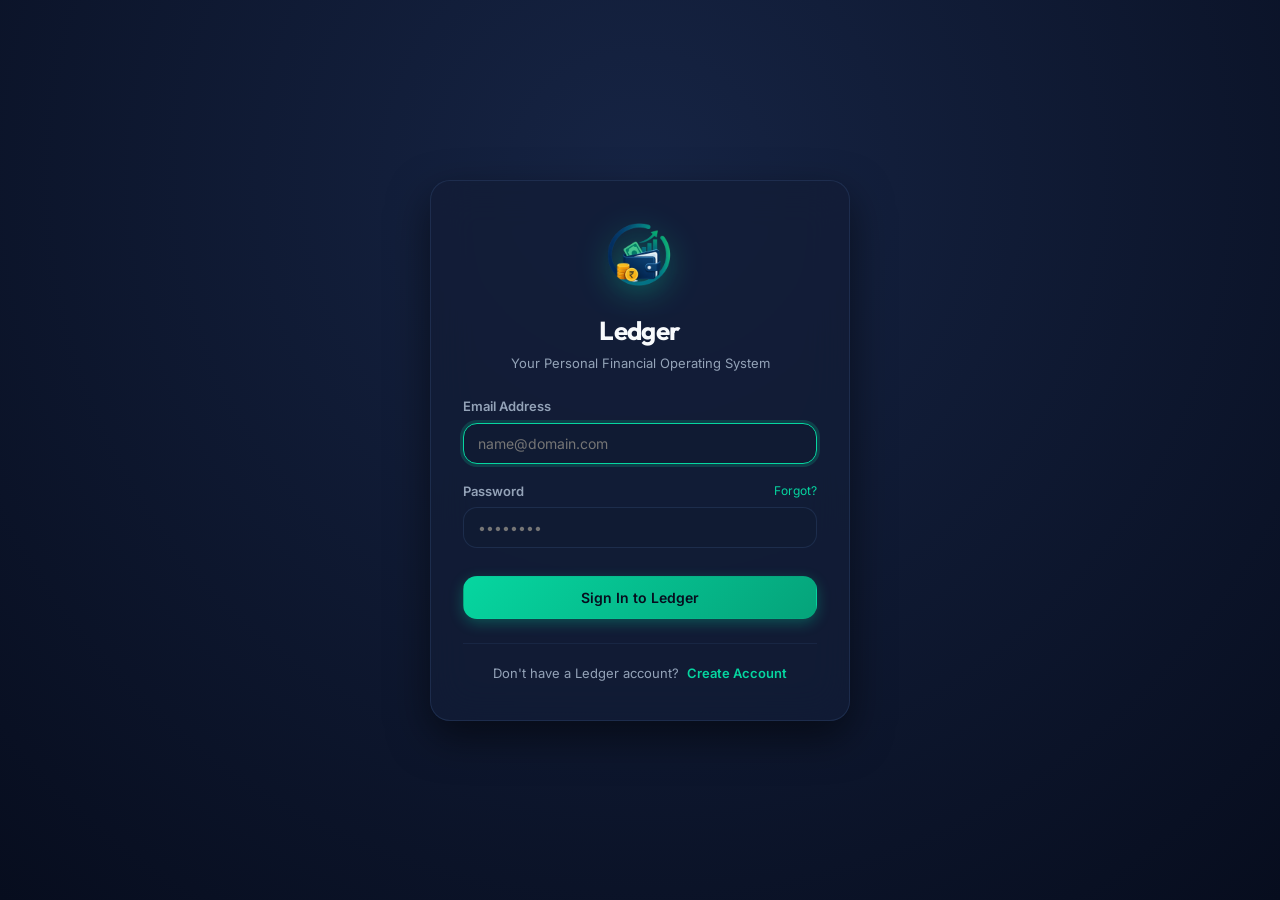
==== commit 33f06560: "Fix account creation cross-container login persistence and remove demo user & account" ====
--- a/templates/login.html
+++ b/templates/login.html
@@ -58,23 +58,6 @@
 
   <div id="auth-error" style="display:none; padding:10px; border-radius:var(--radius-sm); background:var(--brand-danger-bg); border:1px solid rgba(239,71,111,0.3); color:var(--brand-danger); font-size:12px; margin-bottom:16px;"></div>
 
-  <!-- 1-Click Instant Demo Access -->
-  <div style="background:rgba(6,214,160,0.08); border:1px solid rgba(6,214,160,0.3); border-radius:var(--radius-md); padding:14px; margin-bottom:20px; text-align:center;">
-    <div style="font-size:12px; font-weight:600; color:var(--brand-teal); margin-bottom:8px; display:flex; align-items:center; justify-content:center; gap:6px;">
-      <svg width="14" height="14" viewBox="0 0 24 24" fill="none" stroke="currentColor" stroke-width="2.5"><polygon points="13 2 3 14 12 14 11 22 21 10 12 10 13 2"/></svg>
-      <span>Instant Demo Workspace</span>
-    </div>
-    <button type="button" id="demo-btn" onclick="handleDemoLogin()" class="btn btn-secondary" style="width:100%; padding:10px; font-size:13px; font-weight:600; border-color:rgba(6,214,160,0.5); color:var(--brand-teal); background:rgba(6,214,160,0.12);">
-      🚀 Launch Live Demo Account
-    </button>
-    <div style="font-size:11px; color:var(--text-muted); margin-top:6px;">No registration needed • Pre-loaded financial data</div>
-  </div>
-
-  <div style="display:flex; align-items:center; gap:12px; margin-bottom:20px;">
-    <div style="flex:1; height:1px; background:var(--brand-border-subtle);"></div>
-    <span style="font-size:11px; text-transform:uppercase; letter-spacing:0.05em; color:var(--text-muted);">Or sign in with email</span>
-    <div style="flex:1; height:1px; background:var(--brand-border-subtle);"></div>
-  </div>
 
   <form id="login-form" onsubmit="handleLogin(event)" style="text-align: left;">
     <div class="form-group">
@@ -145,25 +128,6 @@
   }
 })();
 
-async function handleDemoLogin() {
-  const btn = document.getElementById('demo-btn');
-  const errorBox = document.getElementById('auth-error');
-  errorBox.style.display = 'none';
-  if (btn) {
-    btn.disabled = true;
-    btn.textContent = 'Launching Demo Environment...';
-  }
-  try {
-    await window.LedgerAuth.demoLogin();
-    window.location.replace('/#dashboard');
-  } catch (err) {
-    // Fall back to credential login
-    document.getElementById('email').value = 'live_verifier@ledger.finance';
-    document.getElementById('password').value = 'SecurePassword123!';
-    const form = document.getElementById('login-form');
-    form.dispatchEvent(new Event('submit', { cancelable: true, bubbles: true }));
-  }
-}
 
 async function handleLogin(e) {
   e.preventDefault();
